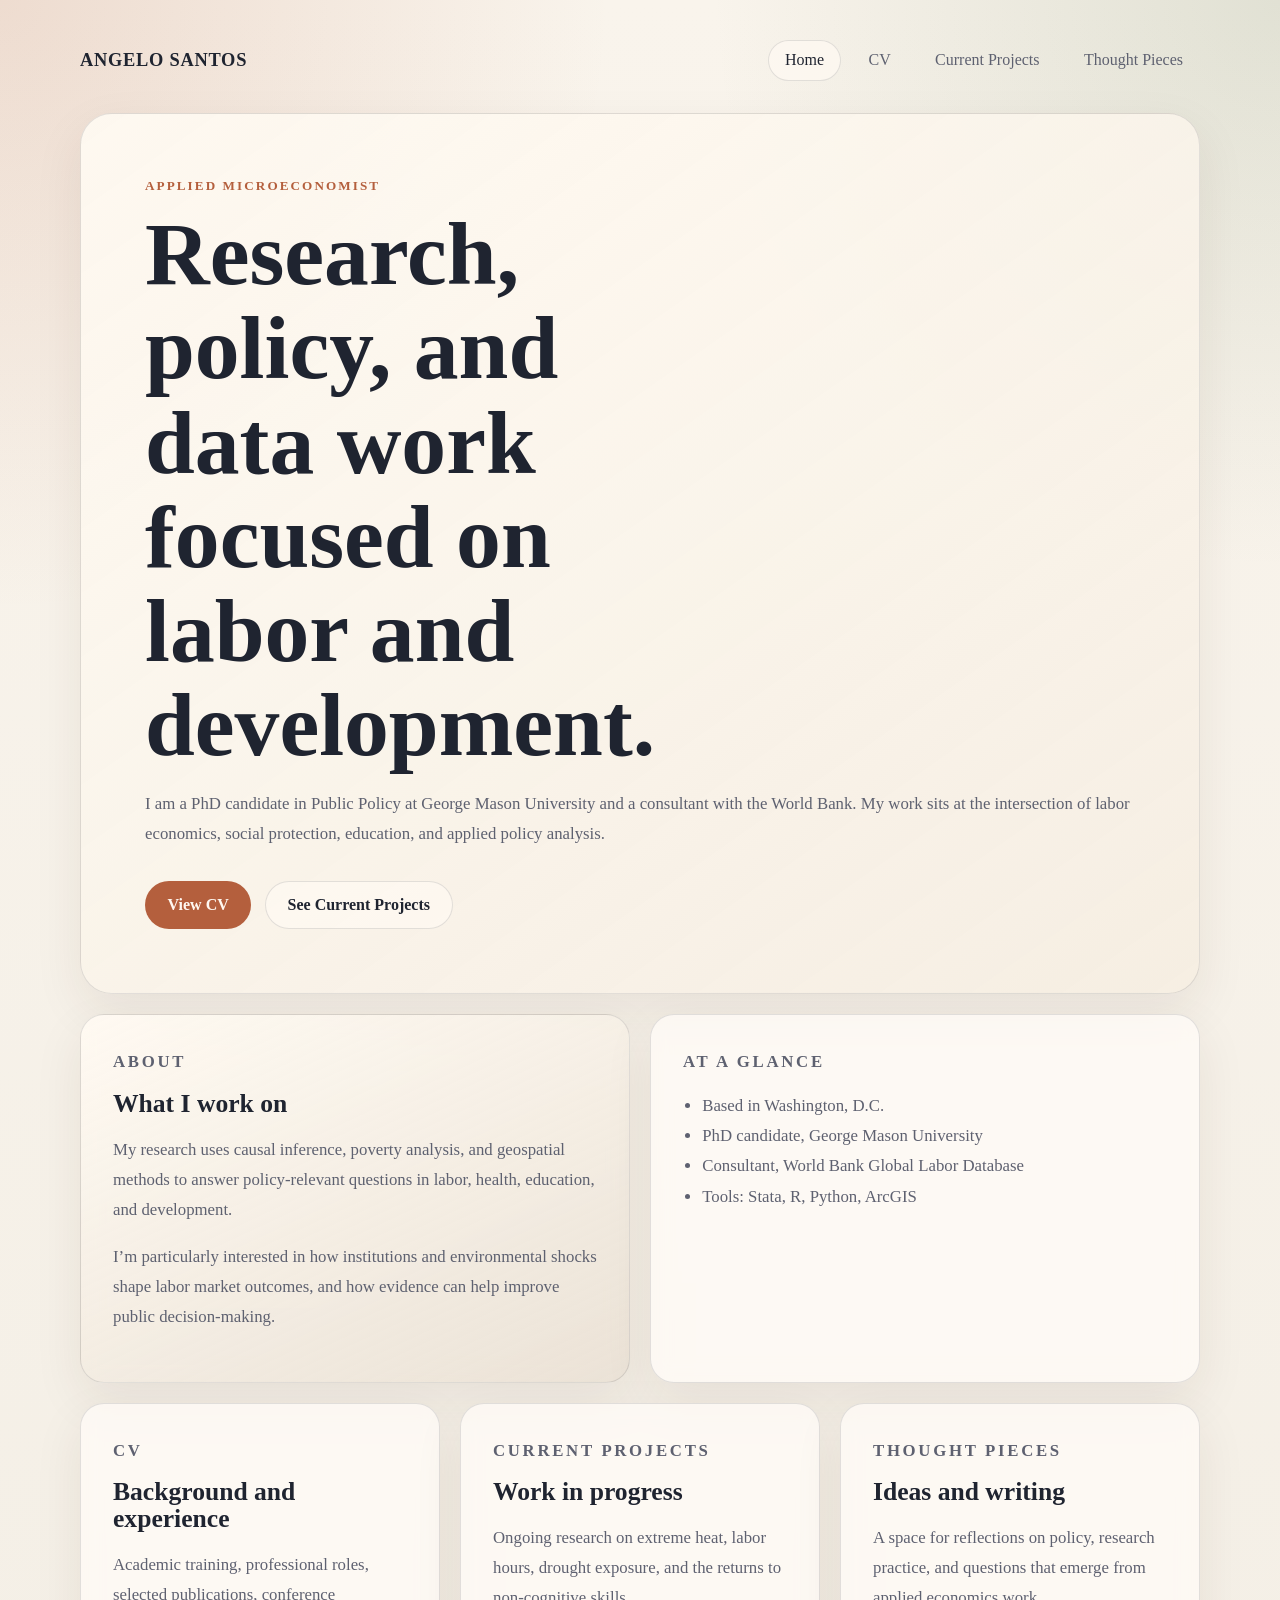
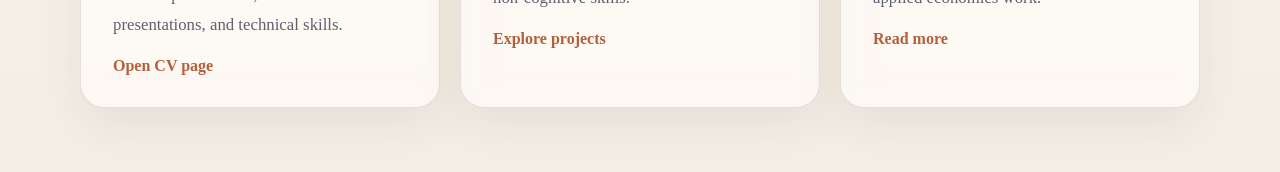
==== index.html @ 56393709 "Add files via upload" ====
<!DOCTYPE html>
<html lang="en">
<head>
  <meta charset="UTF-8">
  <meta name="viewport" content="width=device-width, initial-scale=1.0">
  <title>Angelo Santos</title>
  <meta
    name="description"
    content="Portfolio website for Angelo Santos, applied microeconomist specializing in labor and development economics."
  >
  <link rel="stylesheet" href="styles.css">
</head>
<body>
  <div class="page-shell">
    <header class="site-header">
      <a class="brand" href="index.html">Angelo Santos</a>
      <nav class="site-nav" aria-label="Main navigation">
        <a class="active" href="index.html">Home</a>
        <a href="cv.html">CV</a>
        <a href="projects.html">Current Projects</a>
        <a href="thoughts.html">Thought Pieces</a>
      </nav>
    </header>

    <main>
      <section class="hero">
        <p class="eyebrow">Applied Microeconomist</p>
        <h1>Research, policy, and data work focused on labor and development.</h1>
        <p class="hero-copy">
          I am a PhD candidate in Public Policy at George Mason University and a consultant with the World Bank.
          My work sits at the intersection of labor economics, social protection, education, and applied policy analysis.
        </p>
        <div class="hero-actions">
          <a class="button primary" href="cv.html">View CV</a>
          <a class="button secondary" href="projects.html">See Current Projects</a>
        </div>
      </section>

      <section class="grid two-column">
        <article class="card highlight">
          <p class="section-tag">About</p>
          <h2>What I work on</h2>
          <p>
            My research uses causal inference, poverty analysis, and geospatial methods to answer policy-relevant
            questions in labor, health, education, and development.
          </p>
          <p>
            I’m particularly interested in how institutions and environmental shocks shape labor market outcomes,
            and how evidence can help improve public decision-making.
          </p>
        </article>

        <article class="card">
          <p class="section-tag">At a glance</p>
          <ul class="stats-list">
            <li>Based in Washington, D.C.</li>
            <li>PhD candidate, George Mason University</li>
            <li>Consultant, World Bank Global Labor Database</li>
            <li>Tools: Stata, R, Python, ArcGIS</li>
          </ul>
        </article>
      </section>

      <section class="grid three-column">
        <article class="card">
          <p class="section-tag">CV</p>
          <h2>Background and experience</h2>
          <p>
            Academic training, professional roles, selected publications, conference presentations, and technical skills.
          </p>
          <a class="text-link" href="cv.html">Open CV page</a>
        </article>

        <article class="card">
          <p class="section-tag">Current Projects</p>
          <h2>Work in progress</h2>
          <p>
            Ongoing research on extreme heat, labor hours, drought exposure, and the returns to non-cognitive skills.
          </p>
          <a class="text-link" href="projects.html">Explore projects</a>
        </article>

        <article class="card">
          <p class="section-tag">Thought Pieces</p>
          <h2>Ideas and writing</h2>
          <p>
            A space for reflections on policy, research practice, and questions that emerge from applied economics work.
          </p>
          <a class="text-link" href="thoughts.html">Read more</a>
        </article>
      </section>
    </main>
  </div>
</body>
</html>
---- styles.css ----
:root {
  --bg: #f4efe6;
  --bg-strong: #e7ddd0;
  --surface: rgba(255, 252, 247, 0.76);
  --surface-strong: #fffaf2;
  --text: #1f2430;
  --muted: #5e6170;
  --accent: #b45f3d;
  --accent-dark: #8f4526;
  --line: rgba(31, 36, 48, 0.12);
  --shadow: 0 18px 50px rgba(60, 43, 24, 0.08);
  --radius: 24px;
  --content-width: 1120px;
}

* {
  box-sizing: border-box;
}

html {
  scroll-behavior: smooth;
}

body {
  margin: 0;
  min-height: 100vh;
  font-family: Georgia, "Times New Roman", serif;
  color: var(--text);
  background:
    radial-gradient(circle at top left, rgba(180, 95, 61, 0.16), transparent 28%),
    radial-gradient(circle at top right, rgba(116, 138, 102, 0.18), transparent 26%),
    linear-gradient(180deg, #f9f4ec 0%, var(--bg) 100%);
}

a {
  color: inherit;
  text-decoration: none;
}

.page-shell {
  width: min(calc(100% - 2rem), var(--content-width));
  margin: 0 auto;
  padding: 1.5rem 0 4rem;
}

.site-header {
  display: flex;
  align-items: center;
  justify-content: space-between;
  gap: 1.5rem;
  padding: 1rem 0 2rem;
}

.brand {
  font-size: 1.15rem;
  font-weight: 700;
  letter-spacing: 0.04em;
  text-transform: uppercase;
}

.site-nav {
  display: flex;
  flex-wrap: wrap;
  gap: 0.65rem;
}

.site-nav a {
  padding: 0.65rem 1rem;
  border: 1px solid transparent;
  border-radius: 999px;
  color: var(--muted);
  transition: 180ms ease;
}

.site-nav a:hover,
.site-nav a.active {
  border-color: var(--line);
  color: var(--text);
  background: rgba(255, 250, 242, 0.7);
}

.hero,
.page-intro {
  padding: 4rem;
  border: 1px solid var(--line);
  border-radius: calc(var(--radius) + 8px);
  background: linear-gradient(145deg, rgba(255, 250, 242, 0.92), rgba(245, 237, 225, 0.82));
  box-shadow: var(--shadow);
}

.hero h1,
.page-intro h1,
.card h2 {
  margin: 0;
  line-height: 1.05;
}

.hero h1,
.page-intro h1 {
  max-width: 12ch;
  font-size: clamp(2.8rem, 7vw, 5.6rem);
}

.hero-copy,
.page-intro p,
.card p,
.stats-list {
  font-size: 1.05rem;
  line-height: 1.8;
  color: var(--muted);
}

.eyebrow,
.section-tag {
  margin: 0 0 0.85rem;
  font-size: 0.82rem;
  font-weight: 700;
  letter-spacing: 0.16em;
  text-transform: uppercase;
  color: var(--accent);
}

.hero-actions {
  display: flex;
  flex-wrap: wrap;
  gap: 0.85rem;
  margin-top: 2rem;
}

.button,
.text-link {
  transition: 180ms ease;
}

.button {
  display: inline-flex;
  align-items: center;
  justify-content: center;
  min-height: 48px;
  padding: 0.85rem 1.35rem;
  border-radius: 999px;
  border: 1px solid transparent;
  font-weight: 700;
}

.button.primary {
  background: var(--accent);
  color: #fff8f1;
}

.button.primary:hover {
  background: var(--accent-dark);
}

.button.secondary {
  border-color: var(--line);
  background: rgba(255, 250, 242, 0.7);
}

.button.secondary:hover,
.text-link:hover {
  color: var(--accent-dark);
}

.grid {
  display: grid;
  gap: 1.25rem;
  margin-top: 1.25rem;
}

.two-column {
  grid-template-columns: repeat(2, minmax(0, 1fr));
}

.three-column {
  grid-template-columns: repeat(3, minmax(0, 1fr));
}

.card-stack {
  grid-template-columns: 1fr;
}

.card {
  padding: 2rem;
  border: 1px solid var(--line);
  border-radius: var(--radius);
  background: var(--surface);
  backdrop-filter: blur(10px);
  box-shadow: var(--shadow);
}

.highlight {
  background: linear-gradient(155deg, rgba(255, 250, 242, 0.95), rgba(231, 221, 208, 0.72));
}

.card h2 {
  margin-bottom: 0.85rem;
  font-size: 1.6rem;
}

.stats-list {
  margin: 0;
  padding-left: 1.2rem;
}

.muted {
  color: var(--muted);
}

.content-page {
  display: grid;
  gap: 1.25rem;
}

.text-link {
  color: var(--accent);
  font-weight: 700;
}

@media (max-width: 860px) {
  .site-header {
    flex-direction: column;
    align-items: flex-start;
  }

  .hero,
  .page-intro,
  .card {
    padding: 1.5rem;
  }

  .two-column,
  .three-column {
    grid-template-columns: 1fr;
  }
}
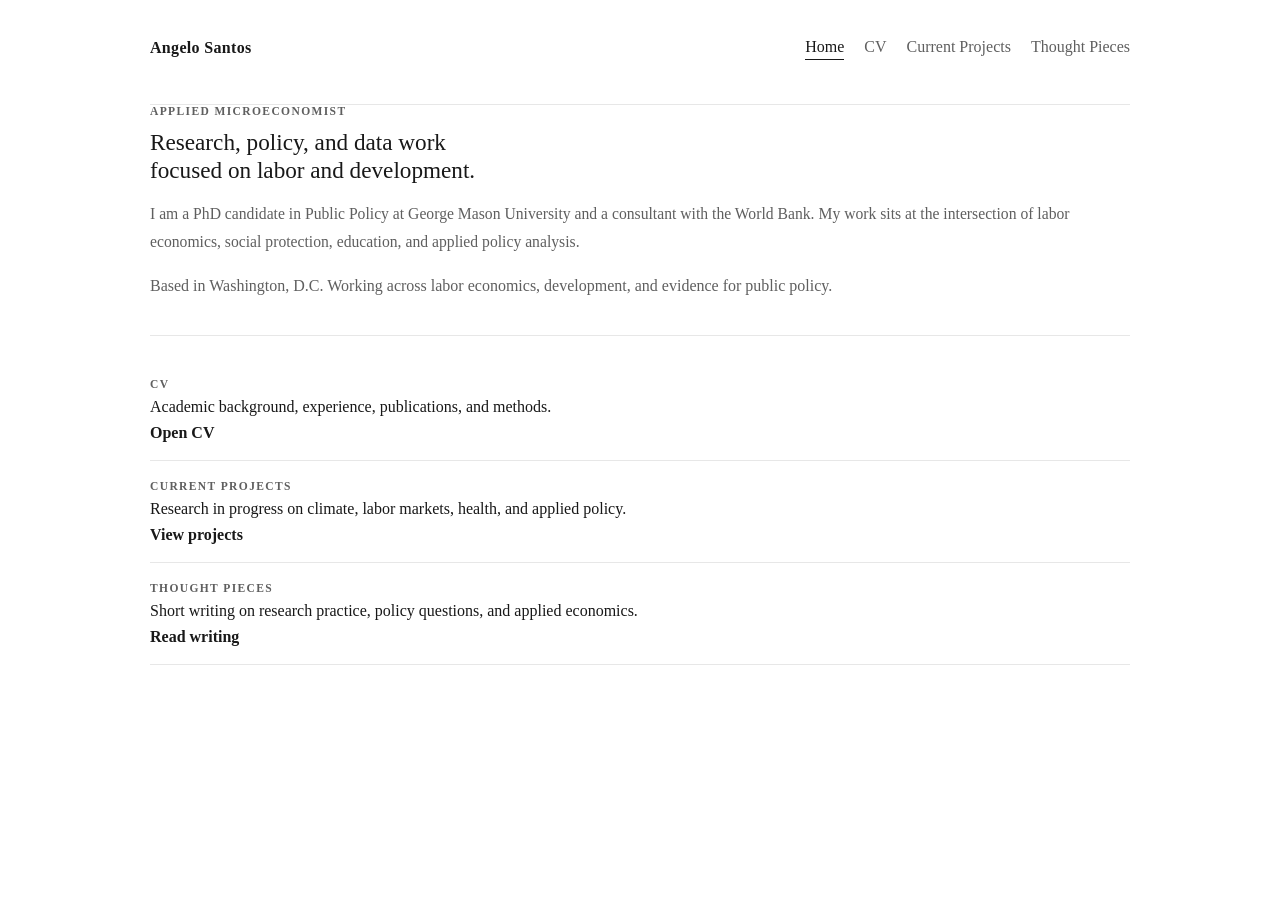
==== commit ce264724: "Make minimalist" ====
--- a/index.html
+++ b/index.html
@@ -30,63 +30,28 @@
           I am a PhD candidate in Public Policy at George Mason University and a consultant with the World Bank.
           My work sits at the intersection of labor economics, social protection, education, and applied policy analysis.
         </p>
-        <div class="hero-actions">
-          <a class="button primary" href="cv.html">View CV</a>
-          <a class="button secondary" href="projects.html">See Current Projects</a>
-        </div>
+        <p class="hero-note">
+          Based in Washington, D.C. Working across labor economics, development, and evidence for public policy.
+        </p>
       </section>
 
-      <section class="grid two-column">
-        <article class="card highlight">
-          <p class="section-tag">About</p>
-          <h2>What I work on</h2>
-          <p>
-            My research uses causal inference, poverty analysis, and geospatial methods to answer policy-relevant
-            questions in labor, health, education, and development.
-          </p>
-          <p>
-            I’m particularly interested in how institutions and environmental shocks shape labor market outcomes,
-            and how evidence can help improve public decision-making.
-          </p>
+      <section class="home-links">
+        <article class="home-link-item">
+          <p class="section-tag">CV</p>
+          <p>Academic background, experience, publications, and methods.</p>
+          <a class="text-link" href="cv.html">Open CV</a>
         </article>
 
-        <article class="card">
-          <p class="section-tag">At a glance</p>
-          <ul class="stats-list">
-            <li>Based in Washington, D.C.</li>
-            <li>PhD candidate, George Mason University</li>
-            <li>Consultant, World Bank Global Labor Database</li>
-            <li>Tools: Stata, R, Python, ArcGIS</li>
-          </ul>
-        </article>
-      </section>
-
-      <section class="grid three-column">
-        <article class="card">
-          <p class="section-tag">CV</p>
-          <h2>Background and experience</h2>
-          <p>
-            Academic training, professional roles, selected publications, conference presentations, and technical skills.
-          </p>
-          <a class="text-link" href="cv.html">Open CV page</a>
+        <article class="home-link-item">
+          <p class="section-tag">Current Projects</p>
+          <p>Research in progress on climate, labor markets, health, and applied policy.</p>
+          <a class="text-link" href="projects.html">View projects</a>
         </article>
 
-        <article class="card">
-          <p class="section-tag">Current Projects</p>
-          <h2>Work in progress</h2>
-          <p>
-            Ongoing research on extreme heat, labor hours, drought exposure, and the returns to non-cognitive skills.
-          </p>
-          <a class="text-link" href="projects.html">Explore projects</a>
-        </article>
-
-        <article class="card">
+        <article class="home-link-item">
           <p class="section-tag">Thought Pieces</p>
-          <h2>Ideas and writing</h2>
-          <p>
-            A space for reflections on policy, research practice, and questions that emerge from applied economics work.
-          </p>
-          <a class="text-link" href="thoughts.html">Read more</a>
+          <p>Short writing on research practice, policy questions, and applied economics.</p>
+          <a class="text-link" href="thoughts.html">Read writing</a>
         </article>
       </section>
     </main>
--- a/styles.css
+++ b/styles.css
@@ -1,16 +1,15 @@
 :root {
-  --bg: #f4efe6;
-  --bg-strong: #e7ddd0;
-  --surface: rgba(255, 252, 247, 0.76);
-  --surface-strong: #fffaf2;
-  --text: #1f2430;
-  --muted: #5e6170;
-  --accent: #b45f3d;
-  --accent-dark: #8f4526;
-  --line: rgba(31, 36, 48, 0.12);
-  --shadow: 0 18px 50px rgba(60, 43, 24, 0.08);
-  --radius: 24px;
-  --content-width: 1120px;
+  --bg: #ffffff;
+  --bg-strong: #f6f6f4;
+  --surface: #ffffff;
+  --surface-strong: #ffffff;
+  --text: #181818;
+  --muted: #5f5f5f;
+  --accent: #181818;
+  --accent-dark: #000000;
+  --line: rgba(24, 24, 24, 0.1);
+  --radius: 0;
+  --content-width: 980px;
 }
 
 * {
@@ -26,10 +25,7 @@
   min-height: 100vh;
   font-family: Georgia, "Times New Roman", serif;
   color: var(--text);
-  background:
-    radial-gradient(circle at top left, rgba(180, 95, 61, 0.16), transparent 28%),
-    radial-gradient(circle at top right, rgba(116, 138, 102, 0.18), transparent 26%),
-    linear-gradient(180deg, #f9f4ec 0%, var(--bg) 100%);
+  background: var(--bg);
 }
 
 a {
@@ -40,7 +36,7 @@
 .page-shell {
   width: min(calc(100% - 2rem), var(--content-width));
   margin: 0 auto;
-  padding: 1.5rem 0 4rem;
+  padding: 1.75rem 0 5rem;
 }
 
 .site-header {
@@ -48,76 +44,80 @@
   align-items: center;
   justify-content: space-between;
   gap: 1.5rem;
-  padding: 1rem 0 2rem;
+  padding: 0.5rem 0 2.75rem;
+  border-bottom: 1px solid var(--line);
 }
 
 .brand {
-  font-size: 1.15rem;
-  font-weight: 700;
-  letter-spacing: 0.04em;
-  text-transform: uppercase;
+  font-size: 1rem;
+  font-weight: 600;
+  letter-spacing: 0.02em;
+  text-transform: none;
 }
 
 .site-nav {
   display: flex;
   flex-wrap: wrap;
-  gap: 0.65rem;
+  gap: 1.25rem;
 }
 
 .site-nav a {
-  padding: 0.65rem 1rem;
-  border: 1px solid transparent;
-  border-radius: 999px;
+  padding: 0.15rem 0;
+  border-bottom: 1px solid transparent;
   color: var(--muted);
   transition: 180ms ease;
 }
 
 .site-nav a:hover,
 .site-nav a.active {
-  border-color: var(--line);
+  border-color: var(--text);
   color: var(--text);
-  background: rgba(255, 250, 242, 0.7);
 }
 
 .hero,
 .page-intro {
-  padding: 4rem;
+  padding: 0 0 2.5rem;
   border: 1px solid var(--line);
-  border-radius: calc(var(--radius) + 8px);
-  background: linear-gradient(145deg, rgba(255, 250, 242, 0.92), rgba(245, 237, 225, 0.82));
-  box-shadow: var(--shadow);
+  border-width: 0 0 1px;
+  background: var(--surface-strong);
 }
 
 .hero h1,
 .page-intro h1,
 .card h2 {
   margin: 0;
-  line-height: 1.05;
-}
-
-.hero h1,
+  line-height: 1.2;
+}
+
+.hero h1 {
+  max-width: 30ch;
+  font-size: clamp(1.1rem, 2vw, 1.45rem);
+  font-weight: 500;
+}
+
 .page-intro h1 {
-  max-width: 12ch;
-  font-size: clamp(2.8rem, 7vw, 5.6rem);
+  max-width: 22ch;
+  font-size: clamp(1.35rem, 2.6vw, 1.95rem);
+  font-weight: 500;
 }
 
 .hero-copy,
 .page-intro p,
 .card p,
 .stats-list {
-  font-size: 1.05rem;
+  font-size: 0.98rem;
   line-height: 1.8;
   color: var(--muted);
 }
 
 .eyebrow,
 .section-tag {
-  margin: 0 0 0.85rem;
-  font-size: 0.82rem;
-  font-weight: 700;
-  letter-spacing: 0.16em;
+  margin: 0 0 0.75rem;
+  font-size: 0.72rem;
+  font-weight: 600;
+  letter-spacing: 0.12em;
   text-transform: uppercase;
-  color: var(--accent);
+  color: var(--muted);
 }
 
 .hero-actions {
@@ -139,13 +139,13 @@
   min-height: 48px;
   padding: 0.85rem 1.35rem;
   border-radius: 999px;
-  border: 1px solid transparent;
-  font-weight: 700;
+  border: 1px solid var(--line);
+  font-weight: 600;
 }
 
 .button.primary {
-  background: var(--accent);
-  color: #fff8f1;
+  background: var(--text);
+  color: #ffffff;
 }
 
 .button.primary:hover {
@@ -154,7 +154,7 @@
 
 .button.secondary {
   border-color: var(--line);
-  background: rgba(255, 250, 242, 0.7);
+  background: transparent;
 }
 
 .button.secondary:hover,
@@ -164,8 +164,8 @@
 
 .grid {
   display: grid;
-  gap: 1.25rem;
-  margin-top: 1.25rem;
+  gap: 0;
+  margin-top: 1.5rem;
 }
 
 .two-column {
@@ -181,21 +181,21 @@
 }
 
 .card {
-  padding: 2rem;
+  padding: 1.5rem 0;
   border: 1px solid var(--line);
+  border-width: 0 0 1px;
   border-radius: var(--radius);
   background: var(--surface);
-  backdrop-filter: blur(10px);
-  box-shadow: var(--shadow);
 }
 
 .highlight {
-  background: linear-gradient(155deg, rgba(255, 250, 242, 0.95), rgba(231, 221, 208, 0.72));
+  background: var(--surface);
 }
 
 .card h2 {
-  margin-bottom: 0.85rem;
-  font-size: 1.6rem;
+  margin-bottom: 0.6rem;
+  font-size: 1.15rem;
+  font-weight: 500;
 }
 
 .stats-list {
@@ -209,24 +209,50 @@
 
 .content-page {
   display: grid;
-  gap: 1.25rem;
+  gap: 1.5rem;
 }
 
 .text-link {
   color: var(--accent);
-  font-weight: 700;
+  font-weight: 600;
+}
+
+.page-intro .button {
+  margin-top: 0.5rem;
+}
+
+.hero-note {
+  margin: 1.25rem 0 0;
+  color: var(--muted);
+}
+
+.home-links {
+  display: grid;
+  gap: 0;
+  margin-top: 1.5rem;
+}
+
+.home-link-item {
+  padding: 1.15rem 0;
+  border-bottom: 1px solid var(--line);
+}
+
+.home-link-item p {
+  margin: 0 0 0.5rem;
 }
 
 @media (max-width: 860px) {
   .site-header {
     flex-direction: column;
     align-items: flex-start;
+    gap: 0.75rem;
   }
 
   .hero,
   .page-intro,
   .card {
-    padding: 1.5rem;
+    padding-top: 0;
+    padding-bottom: 1.25rem;
   }
 
   .two-column,
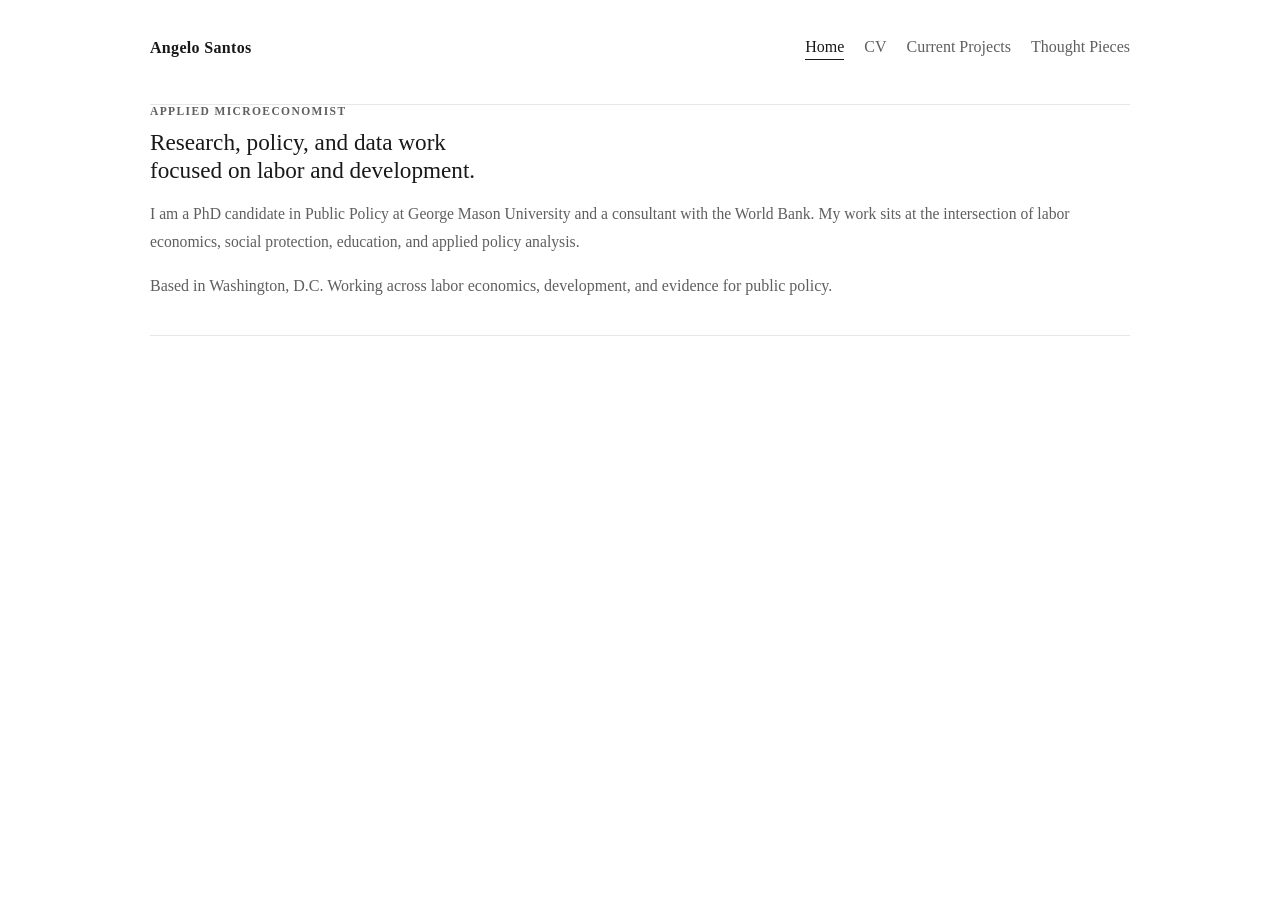
==== commit 9becef03: "Update index.html" ====
--- a/index.html
+++ b/index.html
@@ -34,26 +34,6 @@
           Based in Washington, D.C. Working across labor economics, development, and evidence for public policy.
         </p>
       </section>
-
-      <section class="home-links">
-        <article class="home-link-item">
-          <p class="section-tag">CV</p>
-          <p>Academic background, experience, publications, and methods.</p>
-          <a class="text-link" href="cv.html">Open CV</a>
-        </article>
-
-        <article class="home-link-item">
-          <p class="section-tag">Current Projects</p>
-          <p>Research in progress on climate, labor markets, health, and applied policy.</p>
-          <a class="text-link" href="projects.html">View projects</a>
-        </article>
-
-        <article class="home-link-item">
-          <p class="section-tag">Thought Pieces</p>
-          <p>Short writing on research practice, policy questions, and applied economics.</p>
-          <a class="text-link" href="thoughts.html">Read writing</a>
-        </article>
-      </section>
     </main>
   </div>
 </body>
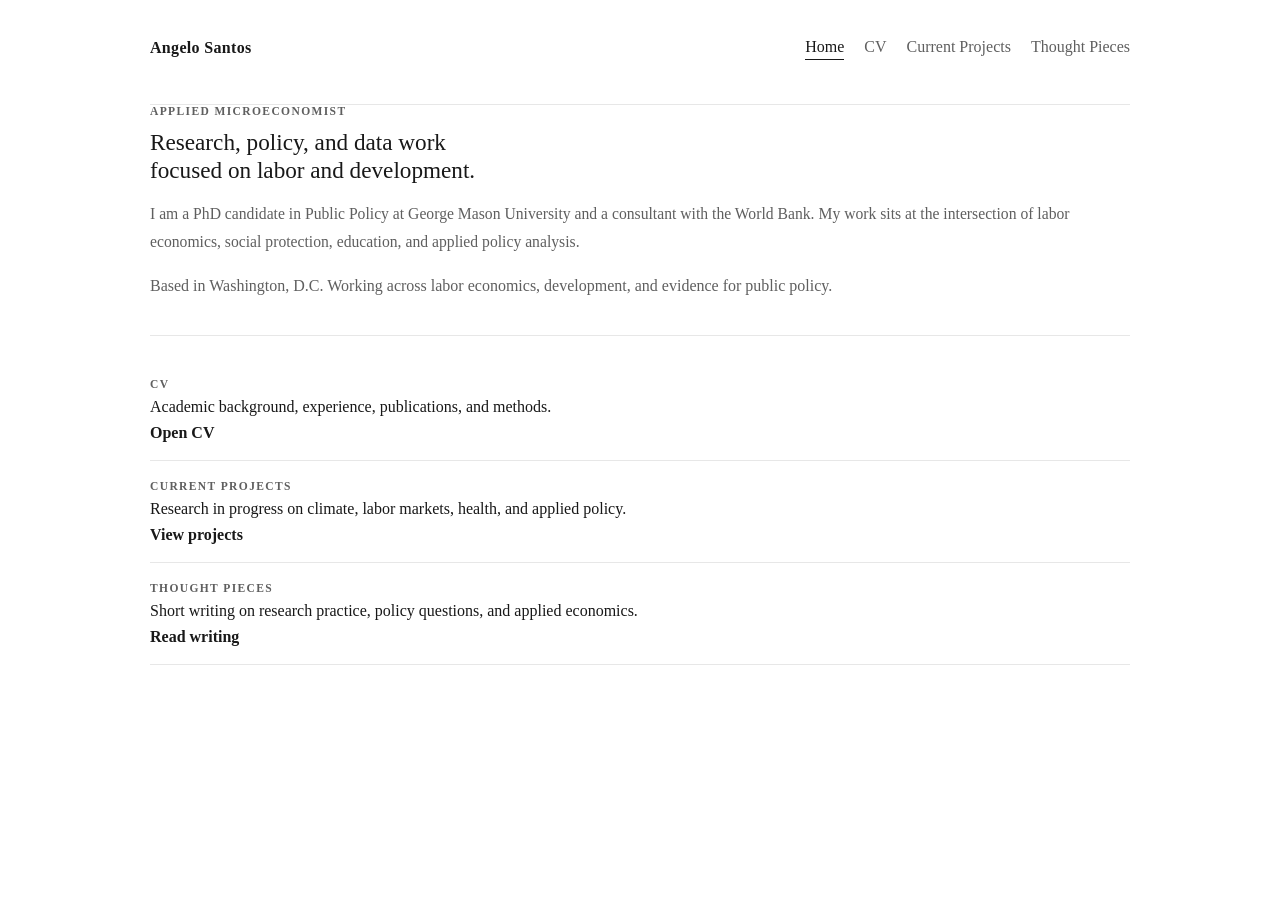
==== commit a22c1817: "Revert "Update index.html" This reverts commit 9becef03fdecebe44a4f9afd1dcc49f127580fed." ====
--- a/index.html
+++ b/index.html
@@ -34,6 +34,26 @@
           Based in Washington, D.C. Working across labor economics, development, and evidence for public policy.
         </p>
       </section>
+
+      <section class="home-links">
+        <article class="home-link-item">
+          <p class="section-tag">CV</p>
+          <p>Academic background, experience, publications, and methods.</p>
+          <a class="text-link" href="cv.html">Open CV</a>
+        </article>
+
+        <article class="home-link-item">
+          <p class="section-tag">Current Projects</p>
+          <p>Research in progress on climate, labor markets, health, and applied policy.</p>
+          <a class="text-link" href="projects.html">View projects</a>
+        </article>
+
+        <article class="home-link-item">
+          <p class="section-tag">Thought Pieces</p>
+          <p>Short writing on research practice, policy questions, and applied economics.</p>
+          <a class="text-link" href="thoughts.html">Read writing</a>
+        </article>
+      </section>
     </main>
   </div>
 </body>
